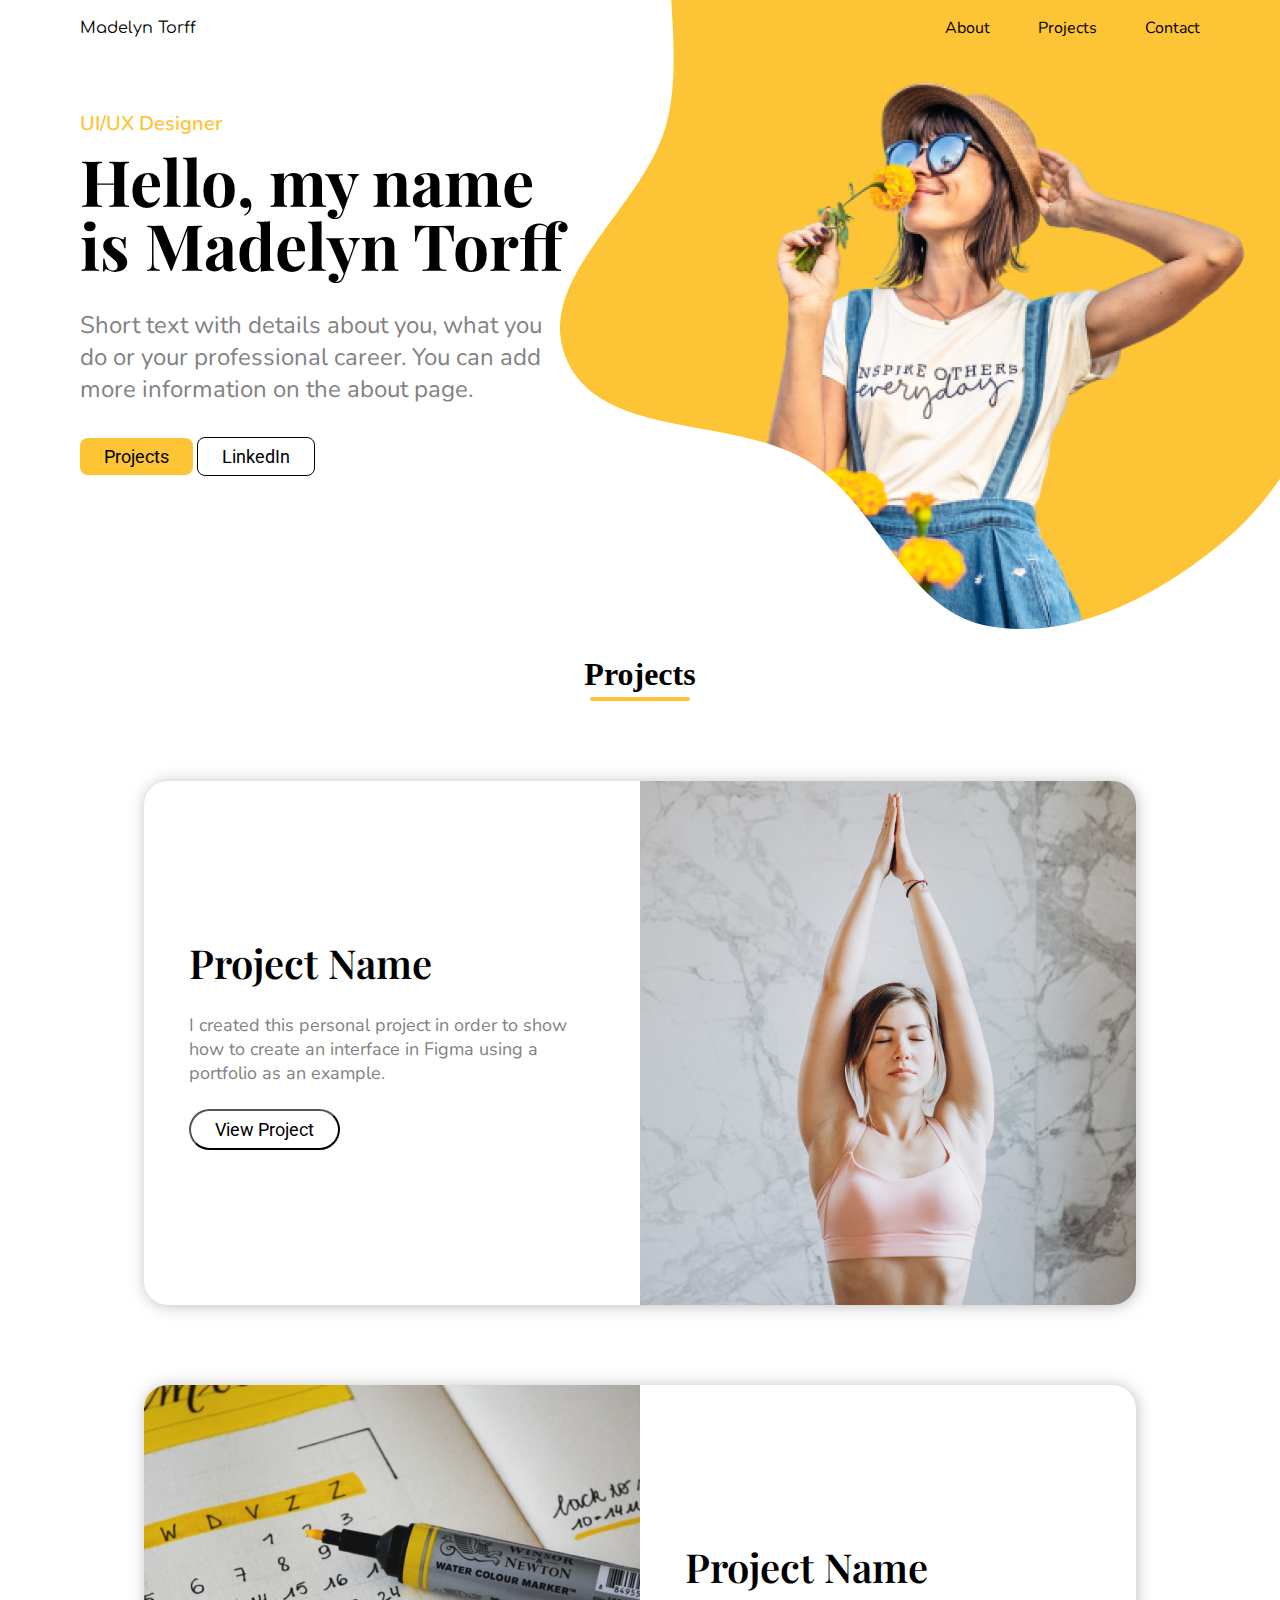
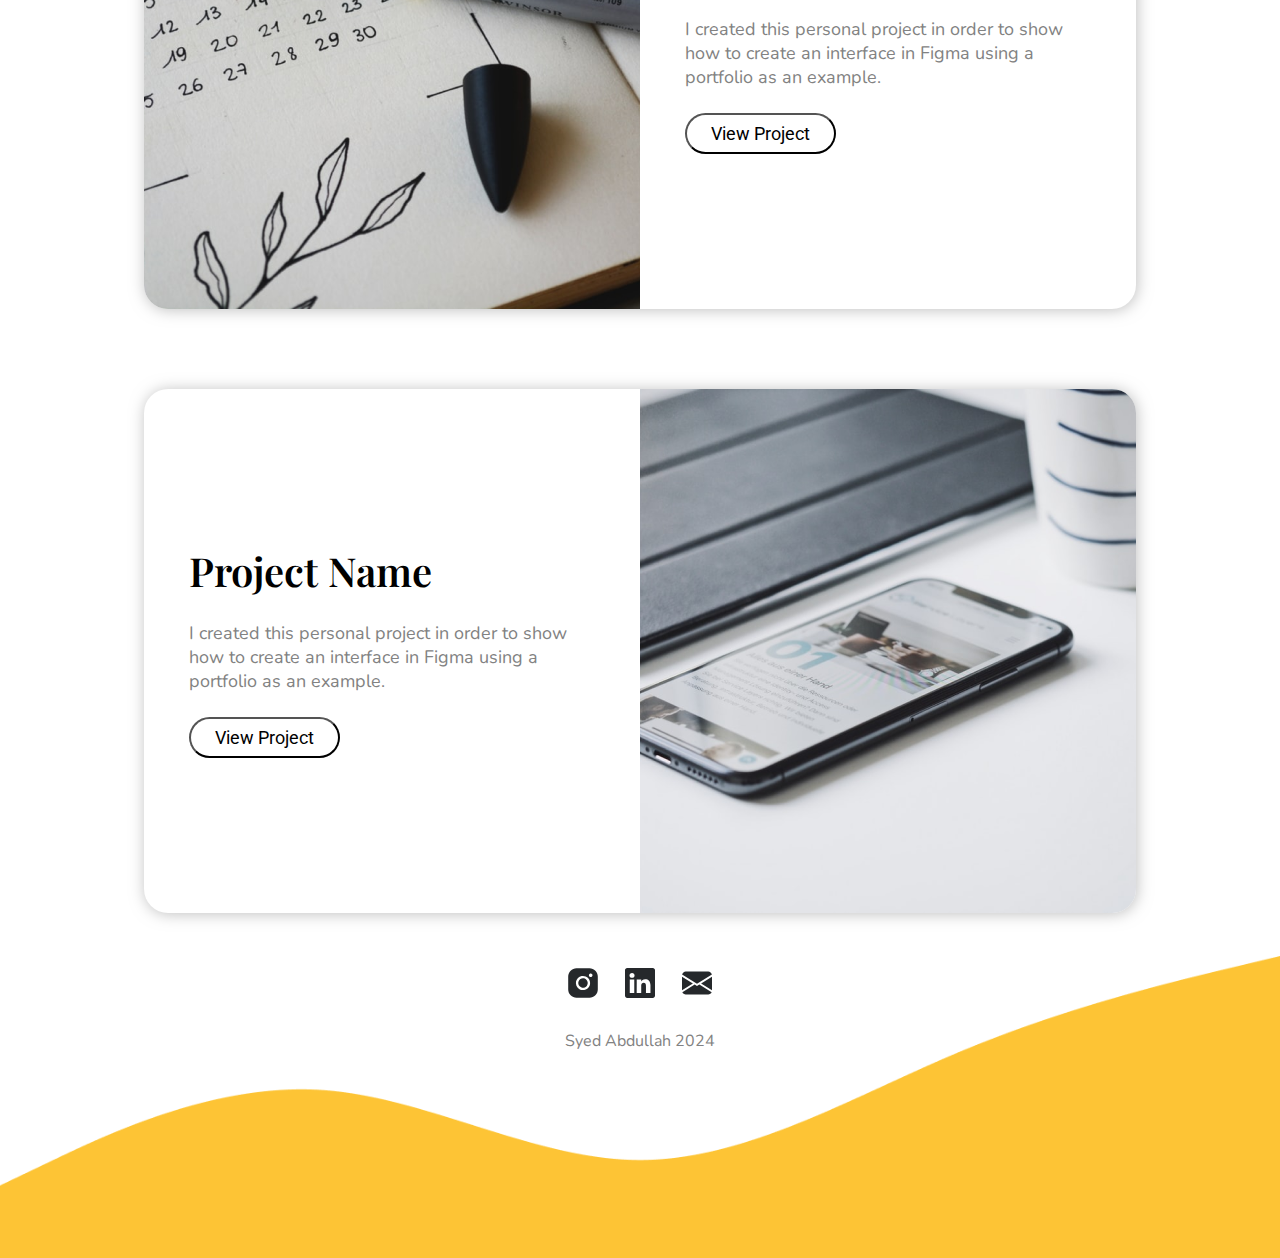
==== index.html @ 7fb465e0 "Initial commit" ====
<!DOCTYPE html>
<html lang="en">

<head>
    <meta charset="UTF-8">
    <meta name="viewport" content="width=device-width, initial-scale=1.0">
    <link rel="stylesheet" href="index.css">
    <title>Personal Portolio</title>
</head>

<body>
    <div class="container">
        <div class="nav">
            <p>Madelyn Torff</p>
            <ul>
                <li>About</li>
                <li>Projects</li>
                <li>Contact</li>
            </ul>
        </div>

        <div class="hero_section">
            <div class="content">
                <div class="first_content">
                    <span>UI/UX Designer</span>
                    <h1>Hello, my name is Madelyn Torff</h1>
                </div>
                <div class="sec_content">
                    <p>Short text with details about you, what you do or your professional career. You can add more
                        information on the about page.</p>
                    <div class="hero_btn">
                        <button class="primary_btn">Projects</button>
                        <button class="sec_btn">LinkedIn</button>
                    </div>
                </div>

            </div>
            <div class="image">
                <img src="assets/hero.png" alt="">
            </div>
        </div>

        <div class="sec_container">
            <div class="projects_section">
                <div class="heading">
                    <h1>Projects</h1>
                    <span></span>
                </div>

                <div class="cards">
                    <div class="card_content_primary">
                        <div class="card_content">
                            <h1>Project Name</h1>
                            <p>I created this personal project in order to show how to create an interface in Figma using a
                                portfolio as an example.</p>
                            <button>View Project</button>
                        </div>
                    </div>
                    <div class="card_image">
                        <img src="assets/pexels-elly-fairytale-3823207 1.png" alt="">
                    </div>
                </div>
                <div class="cards">
                    <div class="card_image">
                        <img src="assets/Rectangle 7.png" alt="">
                    </div>
                    <div class="card_content_primary">
                        <div class="card_content">
                            <h1>Project Name</h1>
                            <p>I created this personal project in order to show how to create an interface in Figma using a
                                portfolio as an example.</p>
                            <button>View Project</button>
                        </div>
                    </div>
                   
                </div>
                <div class="cards">
                    <div class="card_content_primary">
                        <div class="card_content">
                            <h1>Project Name</h1>
                            <p>I created this personal project in order to show how to create an interface in Figma using a
                                portfolio as an example.</p>
                            <button>View Project</button>
                        </div>
                    </div>
                    <div class="card_image">
                        <img src="assets/project7.png" alt="">
                    </div>
                </div>
              
               

            </div>
        </div>

    </div>

    <div class="footer">
        <div class="footer_content">
            <div class="social_icons">
                
                    <svg  viewBox="0 0 38 38" fill="none" xmlns="http://www.w3.org/2000/svg">
                        <path d="M25 19C25 20.1867 24.6481 21.3467 23.9888 22.3334C23.3295 23.3201 22.3925 24.0892 21.2961 24.5433C20.1997 24.9974 18.9933 25.1162 17.8295 24.8847C16.6656 24.6532 15.5965 24.0818 14.7574 23.2426C13.9182 22.4035 13.3468 21.3344 13.1153 20.1705C12.8838 19.0067 13.0026 17.8003 13.4567 16.7039C13.9108 15.6075 14.6799 14.6705 15.6666 14.0112C16.6533 13.3519 17.8133 13 19 13C20.5907 13.0018 22.1158 13.6346 23.2406 14.7594C24.3654 15.8842 24.9982 17.4093 25 19ZM37.75 10.75V27.25C37.7468 30.0338 36.6396 32.7027 34.6711 34.6711C32.7027 36.6396 30.0338 37.7468 27.25 37.75H10.75C7.9662 37.7468 5.29733 36.6396 3.32889 34.6711C1.36044 32.7027 0.253176 30.0338 0.25 27.25V10.75C0.253176 7.9662 1.36044 5.29733 3.32889 3.32889C5.29733 1.36044 7.9662 0.253176 10.75 0.25H27.25C30.0338 0.253176 32.7027 1.36044 34.6711 3.32889C36.6396 5.29733 37.7468 7.9662 37.75 10.75ZM28 19C28 17.22 27.4722 15.4799 26.4832 13.9999C25.4943 12.5198 24.0887 11.3663 22.4442 10.6851C20.7996 10.0039 18.99 9.82567 17.2442 10.1729C15.4984 10.5202 13.8947 11.3774 12.636 12.636C11.3774 13.8947 10.5202 15.4984 10.1729 17.2442C9.82567 18.99 10.0039 20.7996 10.6851 22.4442C11.3663 24.0887 12.5198 25.4943 13.9999 26.4832C15.4799 27.4722 17.22 28 19 28C21.3861 27.9973 23.6738 27.0482 25.361 25.361C27.0482 23.6738 27.9973 21.3861 28 19ZM31 9.25C31 8.80499 30.868 8.36998 30.6208 7.99997C30.3736 7.62996 30.0222 7.34157 29.611 7.17127C29.1999 7.00097 28.7475 6.95642 28.311 7.04323C27.8746 7.13005 27.4737 7.34434 27.159 7.65901C26.8443 7.97368 26.63 8.37459 26.5432 8.81105C26.4564 9.2475 26.501 9.6999 26.6713 10.111C26.8416 10.5222 27.13 10.8736 27.5 11.1208C27.87 11.368 28.305 11.5 28.75 11.5C29.3467 11.5 29.919 11.2629 30.341 10.841C30.7629 10.419 31 9.84674 31 9.25Z" fill="#25282B"/>
                        </svg>
              

               
                    <svg  viewBox="0 0 38 38" fill="none" xmlns="http://www.w3.org/2000/svg">
                        <path d="M0 2.72175C0 1.21837 1.24925 0 2.79062 0H35.2094C36.7507 0 38 1.21837 38 2.72175V35.2783C38 36.7816 36.7507 38 35.2094 38H2.79062C1.24925 38 0 36.7816 0 35.2783V2.72175ZM11.7396 31.8108V14.6514H6.03725V31.8108H11.7396ZM8.88963 12.3073C10.8775 12.3073 12.1149 10.9915 12.1149 9.34325C12.0792 7.65938 10.8799 6.37925 8.92762 6.37925C6.97538 6.37925 5.7 7.66175 5.7 9.34325C5.7 10.9915 6.93738 12.3073 8.85163 12.3073H8.88963ZM20.5461 31.8108V22.2276C20.5461 21.7146 20.5841 21.2016 20.7361 20.8359C21.147 19.8123 22.0851 18.7506 23.6621 18.7506C25.726 18.7506 26.5501 20.3229 26.5501 22.6314V31.8108H32.2525V21.9688C32.2525 16.6962 29.4405 14.2453 25.688 14.2453C22.6623 14.2453 21.3061 15.9078 20.5461 17.0786V17.138H20.5081C20.5207 17.1182 20.5334 17.0984 20.5461 17.0786V14.6514H14.8461C14.9174 16.2616 14.8461 31.8108 14.8461 31.8108H20.5461Z" fill="#25282B"/>
                        </svg>
                        
           

               
                    <svg  viewBox="0 0 42 32" fill="none" xmlns="http://www.w3.org/2000/svg">
                        <path fill-rule="evenodd" clip-rule="evenodd" d="M0.13125 4.14667C0.395898 2.96865 1.04647 1.91683 1.97642 1.16349C2.90637 0.410143 4.06057 -8.13185e-05 5.25 1.2091e-08H36.75C37.9394 -8.13185e-05 39.0936 0.410143 40.0236 1.16349C40.9535 1.91683 41.6041 2.96865 41.8687 4.14667L21 17.104L0.13125 4.14667ZM0 7.192V26.136L15.2329 16.648L0 7.192ZM17.7476 18.2133L0.501375 28.952C0.927482 29.8648 1.60001 30.6358 2.44068 31.1754C3.28135 31.715 4.25558 32.001 5.25 32H36.75C37.7443 32.0002 38.7181 31.7136 39.5583 31.1736C40.3985 30.6335 41.0705 29.8622 41.496 28.9493L24.2498 18.2107L21 20.2293L17.7476 18.2107V18.2133ZM26.7671 16.6507L42 26.136V7.192L26.7671 16.648V16.6507Z" fill="#25282B"/>
                        </svg>
          
                
            </div>

            <span> Syed Abdullah 2024 </span>

        </div>
          

           
                <img src="assets/Vectorfooter.png" alt="">
        

    </div>

    <script src="index.js"></script>
</body>

</html>
---- index.css ----
@import url('https://fonts.googleapis.com/css2?family=Comfortaa:wght@300..700&family=Poppins:ital,wght@0,100;0,200;0,300;0,400;0,500;0,600;0,700;0,800;0,900;1,100;1,200;1,300;1,400;1,500;1,600;1,700;1,800;1,900&display=swap');
/* website name : font-family: "Comfortaa", sans-serif; */
@import url('https://fonts.googleapis.com/css2?family=Comfortaa:wght@300..700&family=Playfair+Display:ital,wght@0,400..900;1,400..900&family=Poppins:ital,wght@0,100;0,200;0,300;0,400;0,500;0,600;0,700;0,800;0,900;1,100;1,200;1,300;1,400;1,500;1,600;1,700;1,800;1,900&display=swap');
/* headings :   font-family: "Playfair Display", serif; */
@import url('https://fonts.googleapis.com/css2?family=Comfortaa:wght@300..700&family=Nunito:ital,wght@0,200..1000;1,200..1000&family=Playfair+Display:ital,wght@0,400..900;1,400..900&family=Poppins:ital,wght@0,100;0,200;0,300;0,400;0,500;0,600;0,700;0,800;0,900;1,100;1,200;1,300;1,400;1,500;1,600;1,700;1,800;1,900&display=swap');
/* paragraphs :  font-family: "Nunito", sans-serif; */
@import url('https://fonts.googleapis.com/css2?family=Comfortaa:wght@300..700&family=Nunito:ital,wght@0,200..1000;1,200..1000&family=Playfair+Display:ital,wght@0,400..900;1,400..900&family=Poppins:ital,wght@0,100;0,200;0,300;0,400;0,500;0,600;0,700;0,800;0,900;1,100;1,200;1,300;1,400;1,500;1,600;1,700;1,800;1,900&family=Roboto:ital,wght@0,100;0,300;0,400;0,500;0,700;0,900;1,100;1,300;1,400;1,500;1,700;1,900&display=swap');
/* buttons :   font-family: "Roboto", sans-serif; */

*{
    margin: 0;
    padding: 0;
}

.container{
    max-width: 1120px;
    margin: 0px auto;
}

.nav{
    display: flex;
    justify-content: space-between;
    align-items: center;
    font-family: "Comfortaa", sans-serif;
    height: 56px;
}

.nav ul{
    display: flex;
    justify-content: space-between;
    align-items: center;
    list-style: none;
    gap: 48px;
    font-family: "Nunito", sans-serif;
    cursor: pointer;
}

.hero_section{
    display: flex;
    align-items: center;
}

.image img{
        position: absolute;
        top: 0px;
        right: 0px;
        z-index: -1 ;
}

.content{
    width: 486px;
    height: 402px;
    margin-top: 54px;
    display: flex;
    flex-direction: column;
    gap: 32px;
}

.first_content{
    display: flex;
    flex-direction: column;
    justify-content: left;
    gap: 12px;
}

.first_content span{
    color: #FDC435;
    font-family: "Nunito", sans-serif;
    font-weight: 600;
    font-size: 20px;
}

.first_content h1{
    font-size: 64px;
    color: black;
    font-family: "Playfair Display", serif;
    line-height: 1;  
}

.sec_content{
    display: flex;
    flex-direction: column;
    gap: 32px;
}

.sec_content p{
    color: #828282;
    font-size: 24px;
    font-family: "Nunito", sans-serif;
}

.primary_btn{
    padding: 8px 24px;
    background-color: #FDC435;
    border: none;
    border-radius: 8px;
    color: black;
    font-family: "Roboto", sans-serif;
    cursor: pointer;
    font-size: 18px;
}

.sec_btn{
    padding: 8px 24px;
    background-color: transparent;
    border: 1px solid black;
    border-radius: 8px;
    color: black;
    font-family: "Roboto", sans-serif;
    cursor: pointer;
    font-size: 18px;
}

.sec_container{
    margin-top: 144px;
    display: flex;
    justify-content: center;
    align-items: center;
}

.projects_section{
    display: flex;
    flex-direction: column;
    justify-content: center;
    align-items: center;
    gap: 80px;
}
.heading{
    display: flex;
    flex-direction: column;
    justify-content: center;
    gap: 4px;
    align-items: center;
}

.heading span{
    width: 100px;
    height: 4px;
    background-color: #FDC435;
    border-radius: 2px;
}
.cards{
    display: flex;
    width: 992px;
    height: 524px;
    justify-content: space-between;
    border-radius: 24px;
    overflow: hidden;
    box-shadow : 1px 1px 15px rgba(128, 128, 128, 0.5);
}

.card_image img{
    object-fit: cover;
}


.card_content_primary{
    width: 100%;
    display: flex;
    justify-content: center;
    align-items: center;
}


.card_content{
    width: 406px;
    height: 205px;
    display: flex;
    flex-direction: column;
    justify-content: center;
    gap: 24px;
}

.card_content h1{
    font-size: 40px;
    font-weight: 600;
    font-family: "Playfair Display", serif;
}

.card_content p{
    font-family: "Nunito", sans-serif; 
    color: #828282;
    font-size: 18px;
}

.card_content button{
    font-family: "Roboto", sans-serif;
    width: fit-content;
    padding: 8px 24px;
    border-radius: 24px;
    font-size: 18px;
    background-color: transparent;
    cursor: pointer;
}

.footer {
    width: 100%;
    display: flex;
    flex-direction: column;
    align-items: center;
    justify-content: center;
    overflow: hidden;
}

.footer_content{
    display: flex;
    flex-direction: column;
    justify-content: center;
    align-items: center;
    gap: 32px;
    margin-top: 55px;
    margin-bottom: -10px;
    position: relative;
    margin-bottom: -100px;
}

.social_icons{
    display: flex;
    justify-content: center;
    align-items: center;
    gap: 27px;
   
}

.social_icons svg{
    cursor: pointer;
    width: 30px;
    height: 30px;
}

.footer_content span{
    font-size: 16px;
    color: #828282;
    font-family: "Nunito", sans-serif; 
}



.footer img{
    position: relative;
    bottom: -4px;
    width: 100%;
    z-index: -1;
}
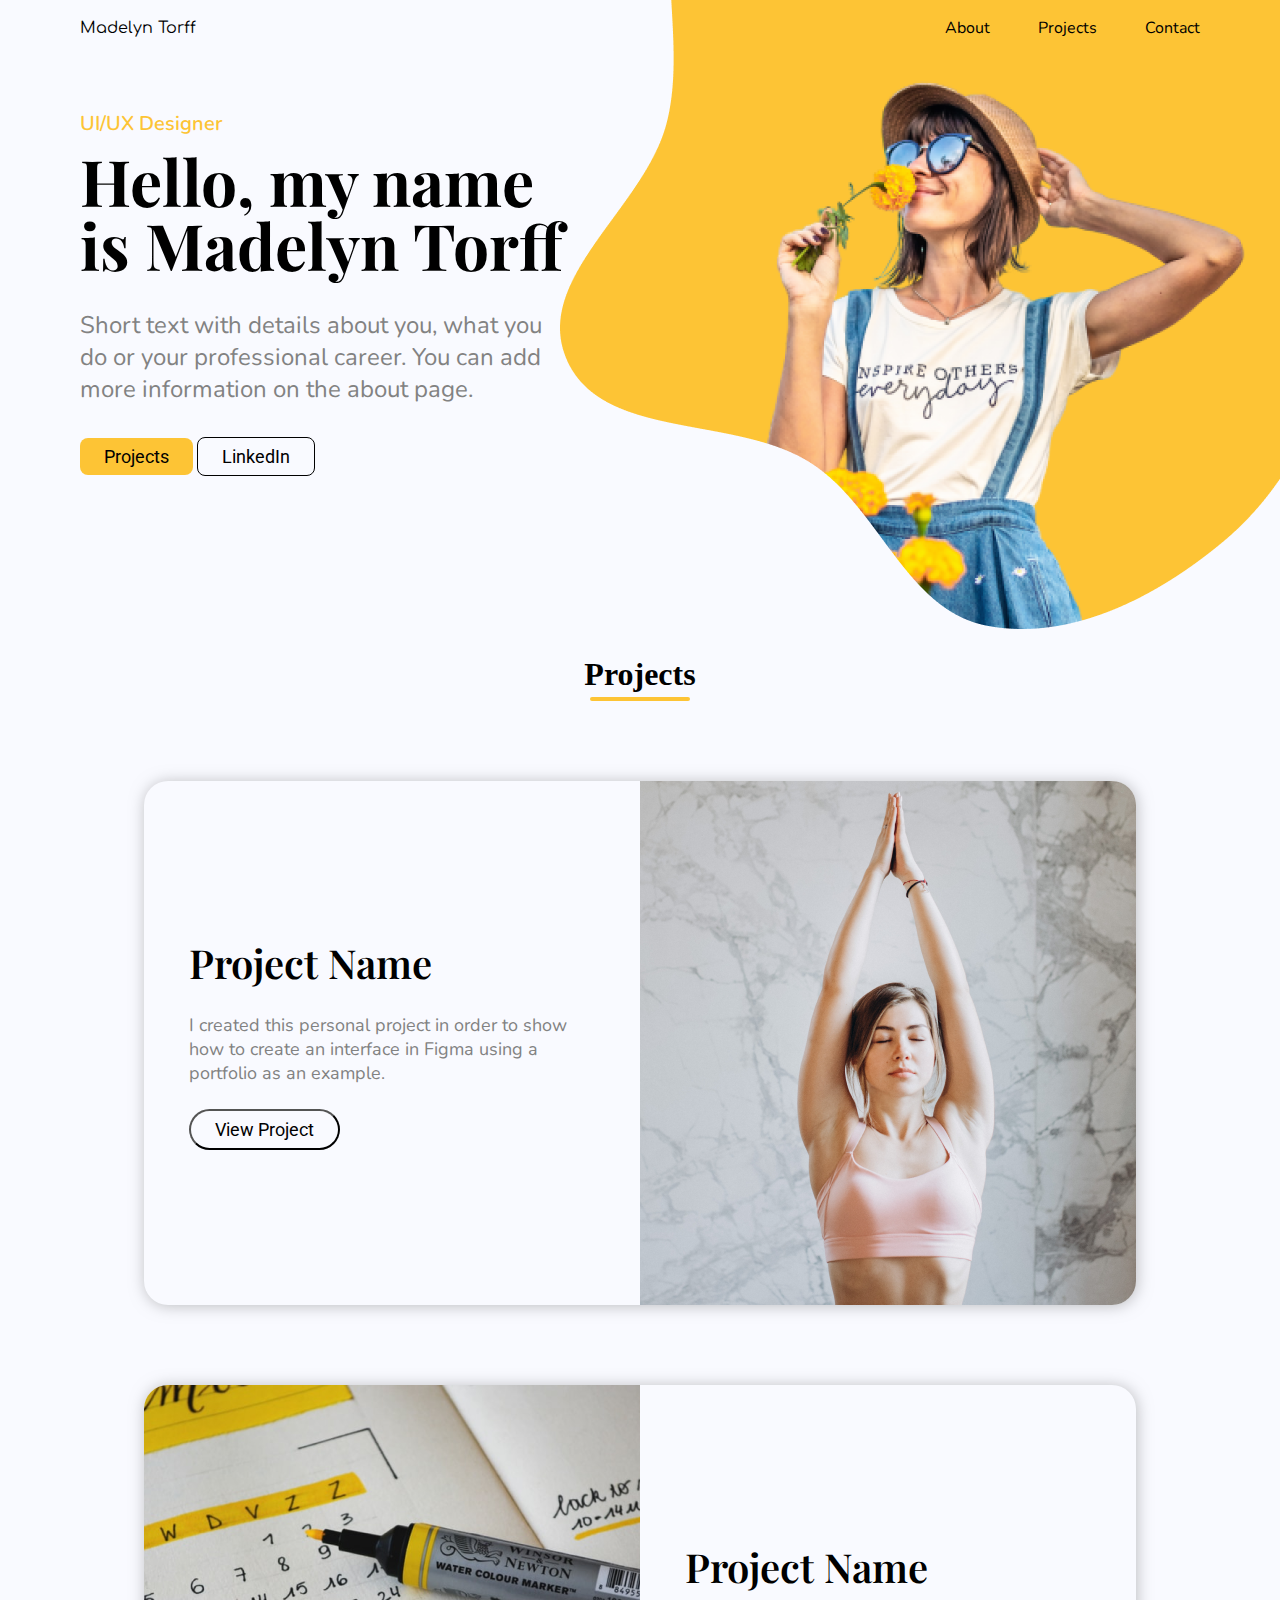
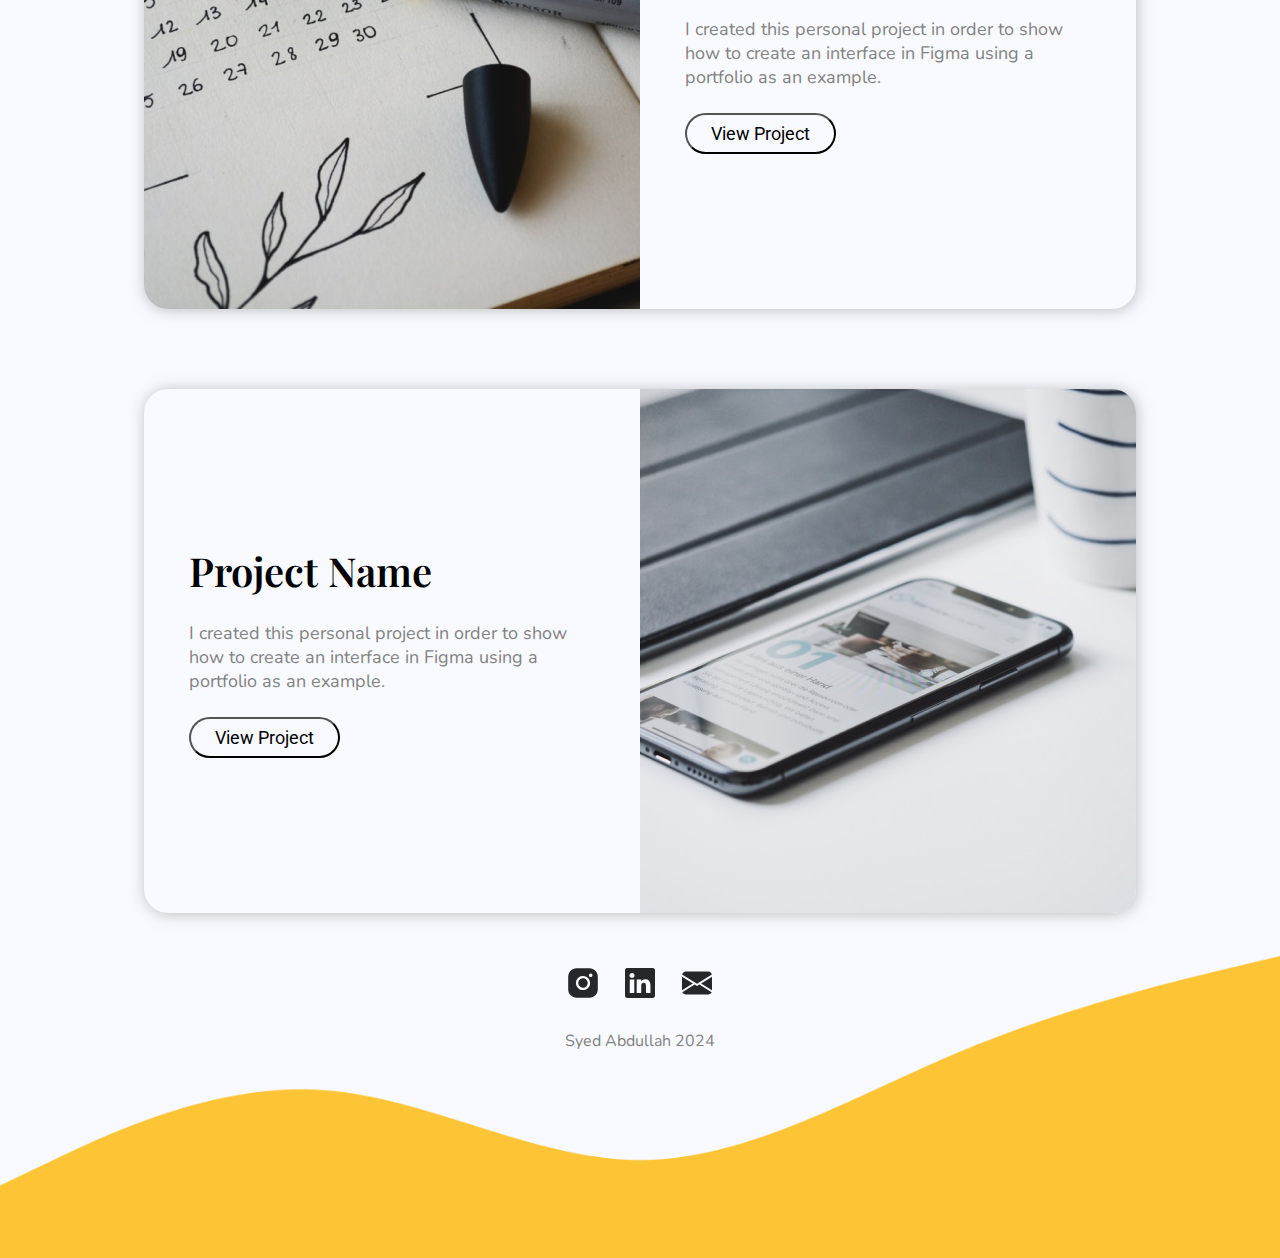
==== commit 6d56b537: "link change" ====
--- a/index.html
+++ b/index.html
@@ -11,10 +11,10 @@
 <body>
     <div class="container">
         <div class="nav">
-            <p>Madelyn Torff</p>
+            <p style="cursor: pointer;"><a href="#">Madelyn Torff</a></p>
             <ul>
-                <li>About</li>
-                <li>Projects</li>
+                <li><a href="about.html">About</a></li>
+                <li>Projects</li>   
                 <li>Contact</li>
             </ul>
         </div>
--- a/index.css
+++ b/index.css
@@ -12,6 +12,10 @@
     padding: 0;
 }
 
+body{
+    background-color: #F9FAFF;
+}
+
 .container{
     max-width: 1120px;
     margin: 0px auto;
@@ -222,6 +226,11 @@
    
 }
 
+a{
+    text-decoration: none;
+    color: inherit;
+
+}
 .social_icons svg{
     cursor: pointer;
     width: 30px;
@@ -243,9 +252,85 @@
     z-index: -1;
 }
 
-
-
-
-
-
-
+.tag_content{
+    display: flex;
+    flex-direction: column;
+    gap: 10px;
+}
+
+.tag_content span{
+        width: fit-content;
+        background-color: #FDC435;
+        font-family: "Roboto", sans-serif;
+        padding: 10px 28px;
+        font-size: 20px;
+        border-radius: 8px;
+        font-weight: 500;
+}
+
+.about_image{
+    background-color:#FDC435;
+    border-radius: 600px;
+    width: 524px;
+    height: 524px;
+}
+
+
+.about_section{
+    display: flex;
+    justify-content: center;
+    align-items: center;
+    gap: 80px;
+}
+
+
+.contact_form{
+    display: flex;
+    flex-direction: column;
+    justify-content: center;
+    gap: 24px;
+}
+
+.input_value{
+    display: flex;
+    flex-direction: column;
+    gap: 8px;
+}
+
+label{
+    font-family: "Nunito", sans-serif;
+    font-size: 16px;
+    font-weight: 400;
+}
+.input_value input{
+    padding: 0px 8px;
+    width: 400px;
+    height: 40px;
+    font-family: "Nunito", sans-serif;
+    border: 1px solid #828282;
+    border-radius: 8px;
+
+}
+
+.input_value textarea{
+    font-family: "Nunito", sans-serif;
+    border: 1px solid #828282;
+    border-radius: 8px;
+}
+
+.submit_btn{
+    width: 100%;
+    display: flex;
+    justify-content: end;
+}
+
+.submit_btn input{
+    padding: 8px 24px;
+    background-color: #FDC435;
+    border-radius: 8px;
+    border: none;
+    font-family: "Nunito", sans-serif;
+    font-size: 18px;
+    font-weight: 500;
+    cursor: pointer;
+}
